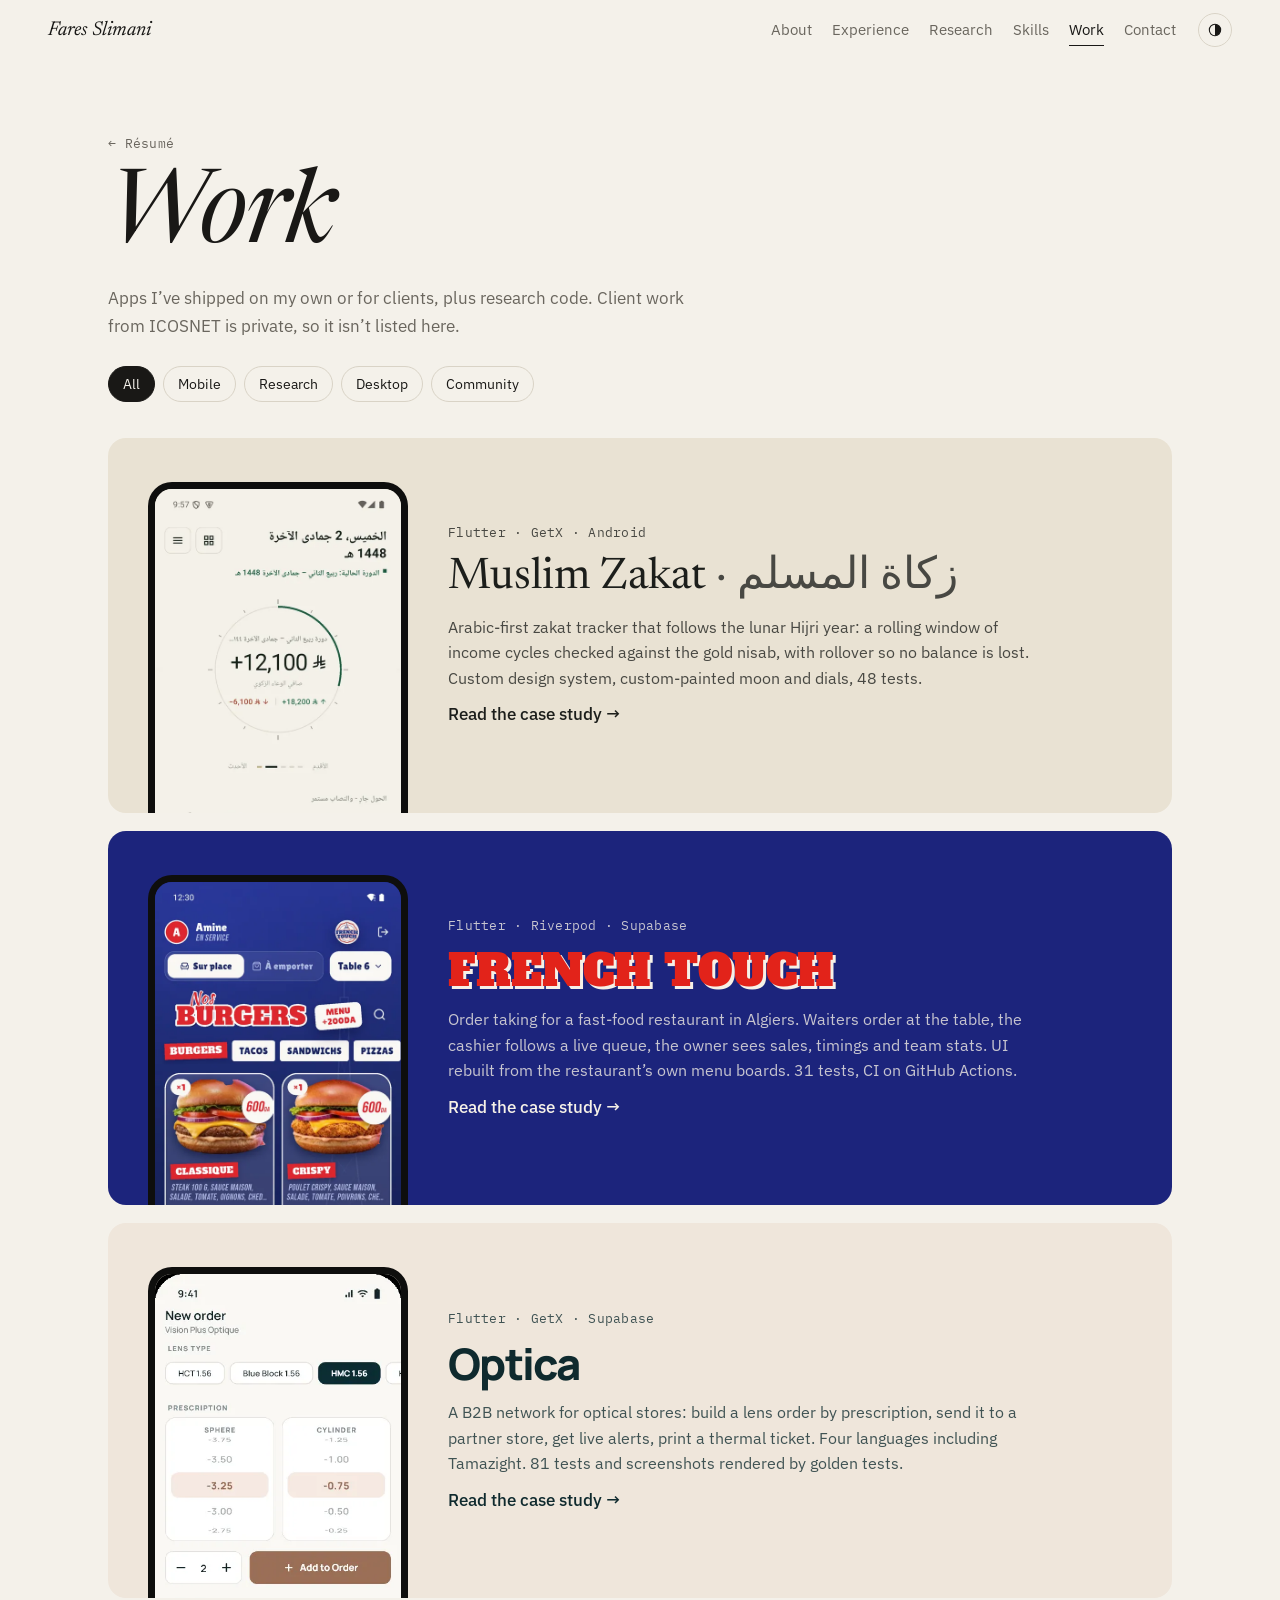
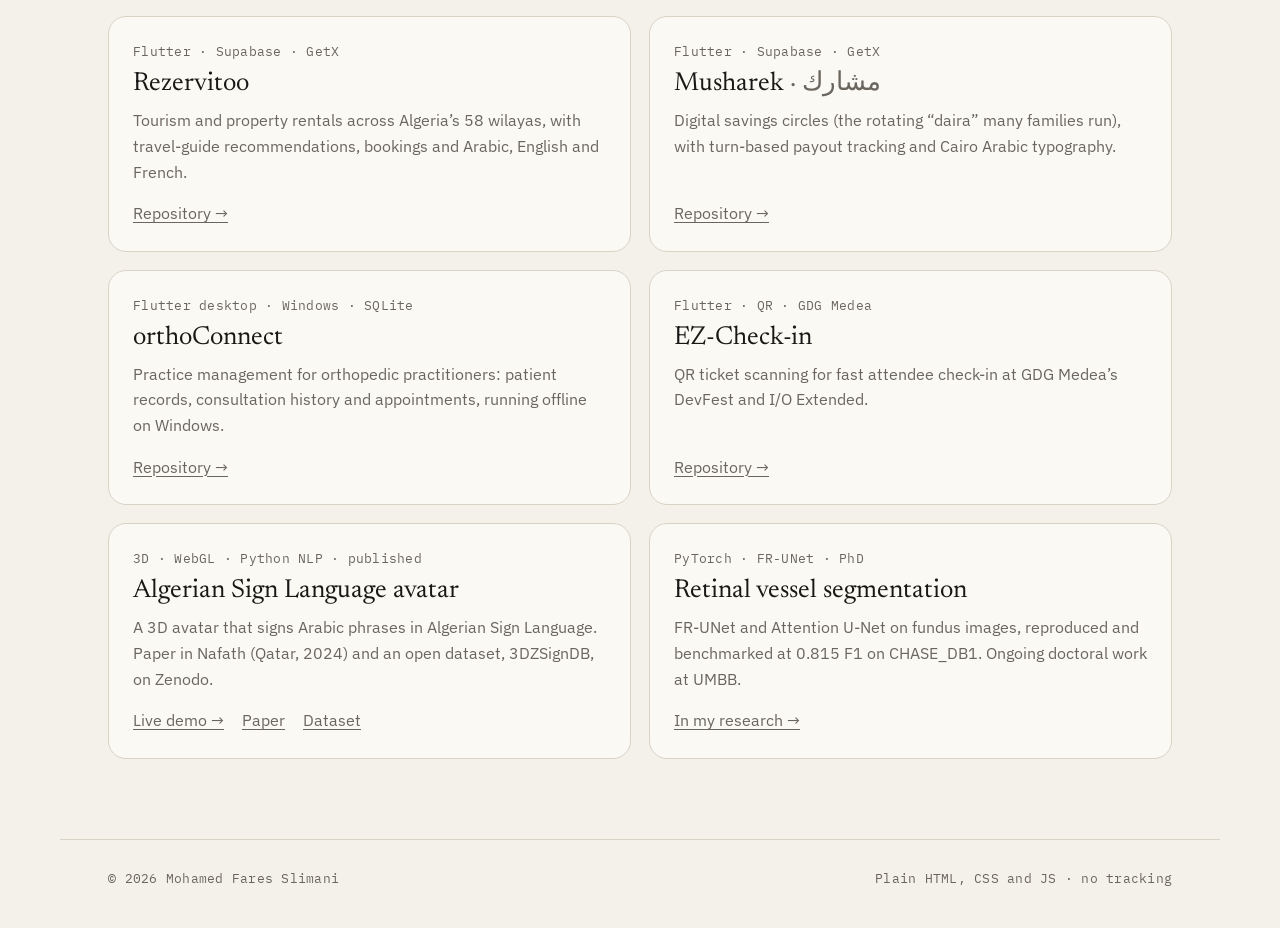
==== work/index.html @ f96b0515 "redesign: résumé-first home with separate work pages - Home is a full résumé: about, experience, res" ====
<!doctype html>
<html lang="en">
<head>
  <meta charset="utf-8">
  <meta name="viewport" content="width=device-width, initial-scale=1">
  <title>Work · Mohamed Fares Slimani</title>
  <meta name="description" content="Apps, research and side projects by Mohamed Fares Slimani: Flutter mobile apps, a Windows practice manager, and computer-vision research.">
  <meta property="og:title" content="Work · Mohamed Fares Slimani">
  <meta name="theme-color" content="#F4F1EA">
  <link rel="icon" href="../favicon.svg">
  <link rel="preconnect" href="https://fonts.googleapis.com">
  <link rel="preconnect" href="https://fonts.gstatic.com" crossorigin>
  <link rel="stylesheet" href="https://fonts.googleapis.com/css2?family=Newsreader:ital,opsz,wght@0,6..72,400;0,6..72,500;1,6..72,400&family=IBM+Plex+Sans:wght@400;500;600&family=IBM+Plex+Mono:wght@400;500&family=Alfa+Slab+One&family=Manrope:wght@800&display=swap">
  <link rel="stylesheet" href="../styles.css?v=4">
  <script>try { var t = localStorage.getItem('theme'); if (t) document.documentElement.dataset.theme = t; } catch (e) {}</script>
</head>
<body class="page-work">

<header class="top">
  <a class="top__name" href=".././">Fares Slimani</a>
  <nav class="top__nav" id="nav" aria-label="Main">
    <a href="../#about">About</a>
    <a href="../#experience">Experience</a>
    <a href="../#research">Research</a>
    <a href="../#skills">Skills</a>
    <a href="../work/" aria-current="page" class="is-active">Work</a>
    <a href="../#contact">Contact</a>
  </nav>
  <button class="theme" type="button" aria-label="Toggle dark mode" title="Toggle dark mode">
    <svg viewBox="0 0 24 24" aria-hidden="true"><circle cx="12" cy="12" r="8.5" fill="none" stroke="currentColor" stroke-width="1.6"/><path d="M12 3.5a8.5 8.5 0 0 1 0 17z" fill="currentColor"/></svg>
  </button>
  <button class="menu-btn" type="button" aria-label="Menu" aria-expanded="false" aria-controls="nav"><span></span><span></span></button>
</header>

<main class="wrap">
  <header class="work-head">
    <p class="mono muted"><a href="../">← Résumé</a></p>
    <h1>Work</h1>
    <p class="work-head__lede">Apps I’ve shipped on my own or for clients, plus research code. Client work from ICOSNET is private, so it isn’t listed here.</p>
    <div class="filters" role="group" aria-label="Filter projects">
      <button type="button" data-filter="all" aria-pressed="true">All</button>
      <button type="button" data-filter="mobile" aria-pressed="false">Mobile</button>
      <button type="button" data-filter="research" aria-pressed="false">Research</button>
      <button type="button" data-filter="desktop" aria-pressed="false">Desktop</button>
      <button type="button" data-filter="community" aria-pressed="false">Community</button>
    </div>
  </header>

  <ul class="projects">
    <!-- featured: each opens its own page -->
    <li class="proj proj--feature proj--zakat" data-tags="mobile">
      <a href="zakat.html" class="proj__link">
        <div class="proj__shot"><img src="../assets/shots/zakat-dashboard.webp" alt="Muslim Zakat dashboard" loading="lazy" width="540" height="1200"></div>
        <div class="proj__body">
          <p class="proj__meta mono">Flutter · GetX · Android</p>
          <h2>Muslim Zakat <span lang="ar">· زكاة المسلم</span></h2>
          <p>Arabic-first zakat tracker that follows the lunar Hijri year: a rolling window of income cycles checked against the gold nisab, with rollover so no balance is lost. Custom design system, custom-painted moon and dials, 48 tests.</p>
          <p class="proj__cta">Read the case study →</p>
        </div>
      </a>
    </li>
    <li class="proj proj--feature proj--ft" data-tags="mobile">
      <a href="french-touch.html" class="proj__link">
        <div class="proj__shot"><img src="../assets/shots/ft-menu.webp" alt="French Touch menu screen" loading="lazy" width="540" height="1200"></div>
        <div class="proj__body">
          <p class="proj__meta mono">Flutter · Riverpod · Supabase</p>
          <h2>French Touch</h2>
          <p>Order taking for a fast-food restaurant in Algiers. Waiters order at the table, the cashier follows a live queue, the owner sees sales, timings and team stats. UI rebuilt from the restaurant’s own menu boards. 31 tests, CI on GitHub Actions.</p>
          <p class="proj__cta">Read the case study →</p>
        </div>
      </a>
    </li>
    <li class="proj proj--feature proj--optica" data-tags="mobile">
      <a href="optica.html" class="proj__link">
        <div class="proj__shot"><img src="../assets/shots/optica-order.webp" alt="Optica order builder" loading="lazy" width="390" height="844"></div>
        <div class="proj__body">
          <p class="proj__meta mono">Flutter · GetX · Supabase</p>
          <h2>Optica</h2>
          <p>A B2B network for optical stores: build a lens order by prescription, send it to a partner store, get live alerts, print a thermal ticket. Four languages including Tamazight. 81 tests and screenshots rendered by golden tests.</p>
          <p class="proj__cta">Read the case study →</p>
        </div>
      </a>
    </li>

    <!-- the rest -->
    <li class="proj" data-tags="mobile">
      <p class="proj__meta mono">Flutter · Supabase · GetX</p>
      <h2>Rezervitoo</h2>
      <p>Tourism and property rentals across Algeria’s 58 wilayas, with travel-guide recommendations, bookings and Arabic, English and French.</p>
      <p class="proj__links"><a href="https://github.com/MFaresSlimani/Rizervitoo">Repository →</a></p>
    </li>
    <li class="proj" data-tags="mobile">
      <p class="proj__meta mono">Flutter · Supabase · GetX</p>
      <h2>Musharek <span lang="ar">· مشارك</span></h2>
      <p>Digital savings circles (the rotating “daira” many families run), with turn-based payout tracking and Cairo Arabic typography.</p>
      <p class="proj__links"><a href="https://github.com/MFaresSlimani/Sandooq-app">Repository →</a></p>
    </li>
    <li class="proj" data-tags="desktop">
      <p class="proj__meta mono">Flutter desktop · Windows · SQLite</p>
      <h2>orthoConnect</h2>
      <p>Practice management for orthopedic practitioners: patient records, consultation history and appointments, running offline on Windows.</p>
      <p class="proj__links"><a href="https://github.com/MFaresSlimani/orthoConnect">Repository →</a></p>
    </li>
    <li class="proj" data-tags="mobile community">
      <p class="proj__meta mono">Flutter · QR · GDG Medea</p>
      <h2>EZ-Check-in</h2>
      <p>QR ticket scanning for fast attendee check-in at GDG Medea’s DevFest and I/O Extended.</p>
      <p class="proj__links"><a href="https://github.com/MFaresSlimani/EZ-Check-in">Repository →</a></p>
    </li>
    <li class="proj" data-tags="research">
      <p class="proj__meta mono">3D · WebGL · Python NLP · published</p>
      <h2>Algerian Sign Language avatar</h2>
      <p>A 3D avatar that signs Arabic phrases in Algerian Sign Language. Paper in Nafath (Qatar, 2024) and an open dataset, 3DZSignDB, on Zenodo.</p>
      <p class="proj__links"><a href="https://3dasl-avatar.vercel.app/">Live demo →</a> <a href="https://doi.org/10.54455/mcn2804">Paper</a> <a href="https://doi.org/10.5281/zenodo.15020376">Dataset</a></p>
    </li>
    <li class="proj" data-tags="research">
      <p class="proj__meta mono">PyTorch · FR-UNet · PhD</p>
      <h2>Retinal vessel segmentation</h2>
      <p>FR-UNet and Attention U-Net on fundus images, reproduced and benchmarked at 0.815 F1 on CHASE_DB1. Ongoing doctoral work at UMBB.</p>
      <p class="proj__links"><a href="../#research">In my research →</a></p>
    </li>
  </ul>
</main>

<footer class="foot wrap mono">
  <span>© 2026 Mohamed Fares Slimani</span>
  <span><a href="https://github.com/MFaresSlimani/MFaresSlimani.github.io">Plain HTML, CSS and JS</a> · no tracking</span>
</footer>

<script src="../script.js?v=4"></script>
</body>
</html>
---- styles.css ----
/* ============ tokens ============ */
:root {
  --paper: #F4F1EA;
  --paper-2: #ECE7DC;
  --card: #FBF9F4;
  --ink: #191816;
  --muted: #6A665E;
  --line: #D9D3C6;
  --accent: #1F5C8C;
  --ok: #2E7D4F;
  --serif: "Newsreader", Georgia, serif;
  --sans: "IBM Plex Sans", system-ui, sans-serif;
  --mono: "IBM Plex Mono", ui-monospace, monospace;
  --gutter: clamp(16px, 4vw, 48px);
  --max: 1160px;
  color-scheme: light;
}
@media (prefers-color-scheme: dark) {
  :root:not([data-theme="light"]) {
    --paper: #121314; --paper-2: #1A1B1D; --card: #1D1F21; --ink: #E9E6DF; --muted: #9A978F; --line: #2C2E30; --accent: #7DB3E0; --ok: #6CC291;
    color-scheme: dark;
  }
}
:root[data-theme="dark"] {
  --paper: #121314; --paper-2: #1A1B1D; --card: #1D1F21; --ink: #E9E6DF; --muted: #9A978F; --line: #2C2E30; --accent: #7DB3E0; --ok: #6CC291;
  color-scheme: dark;
}

/* ============ base ============ */
*, *::before, *::after { box-sizing: border-box; }
html { scroll-behavior: smooth; scroll-padding-top: 72px; -webkit-text-size-adjust: 100%; }
body { margin: 0; background: var(--paper); color: var(--ink); font: 400 17px/1.6 var(--sans); -webkit-font-smoothing: antialiased; overflow-x: hidden; }
img { max-width: 100%; display: block; }
a { color: inherit; text-decoration-thickness: 1px; text-underline-offset: 3px; }
a:hover { color: var(--accent); }
button { font: inherit; color: inherit; cursor: pointer; }
code { font: 0.88em var(--mono); padding: 0.05em 0.3em; border-radius: 4px; background: color-mix(in srgb, currentColor 9%, transparent); }
h1, h2, h3, h4 { margin: 0; font-weight: 400; }
p { margin: 0; }
b { font-weight: 600; }
.mono { font-family: var(--mono); font-size: 12.5px; letter-spacing: 0.02em; }
.muted { color: var(--muted); }
.wrap { max-width: var(--max); margin-inline: auto; padding-inline: var(--gutter); }
:focus-visible { outline: 2px solid var(--accent); outline-offset: 3px; border-radius: 4px; }
.skip { position: absolute; left: -999px; top: 8px; z-index: 99; background: var(--ink); color: var(--paper); padding: 8px 12px; }
.skip:focus { left: 8px; }
.btn { display: inline-block; padding: 11px 18px; border-radius: 10px; background: var(--ink); color: var(--paper); text-decoration: none; font-weight: 500; font-size: 15px; border: 1px solid var(--ink); }
.btn:hover { color: var(--paper); background: var(--accent); border-color: var(--accent); }
.btn--ghost { background: none; color: var(--ink); }
.btn--ghost:hover { background: none; color: var(--accent); }
.tags { color: var(--muted); margin-top: 10px; }

/* ============ header ============ */
.top {
  position: sticky; top: 0; z-index: 50; display: flex; align-items: center; gap: 22px;
  padding: 13px var(--gutter);
  background: color-mix(in srgb, var(--paper) 86%, transparent);
  backdrop-filter: blur(10px); -webkit-backdrop-filter: blur(10px);
  border-bottom: 1px solid transparent; transition: border-color .3s;
}
.top.is-scrolled { border-color: var(--line); }
.top__name { font: italic 400 20px/1 var(--serif); text-decoration: none; margin-right: auto; }
.top__nav { display: flex; gap: 20px; font-size: 14.5px; }
.top__nav a { text-decoration: none; color: var(--muted); position: relative; }
.top__nav a:hover, .top__nav a.is-active { color: var(--ink); }
.top__nav a.is-active::after { content: ""; position: absolute; left: 0; right: 0; bottom: -4px; height: 1px; background: currentColor; }
.theme, .menu-btn { background: none; border: 1px solid var(--line); border-radius: 99px; width: 34px; height: 34px; display: grid; place-items: center; flex: none; }
.theme svg { width: 16px; height: 16px; }
.menu-btn { display: none; gap: 4px; align-content: center; }
.menu-btn span { display: block; width: 14px; height: 1.5px; background: currentColor; transition: transform .25s; }
.top.is-open .menu-btn span:first-child { transform: translateY(2.75px) rotate(45deg); }
.top.is-open .menu-btn span:last-child { transform: translateY(-2.75px) rotate(-45deg); }
@media (max-width: 900px) {
  .menu-btn { display: grid; }
  .top__nav {
    position: absolute; top: 100%; left: 0; right: 0; flex-direction: column; gap: 0;
    background: var(--paper); border-bottom: 1px solid var(--line); padding: 6px var(--gutter) 14px;
    display: none;
  }
  .top.is-open .top__nav { display: flex; }
  .top__nav a { padding: 10px 0; font-size: 17px; border-bottom: 1px solid var(--line); }
  .top__nav a:last-child { border: 0; }
  .top__nav a.is-active::after { display: none; }
}

/* ============ hero ============ */
.hero { position: relative; display: grid; grid-template-columns: 1.1fr 1fr; gap: 48px 64px; align-items: center; padding-top: clamp(48px, 9vh, 110px); padding-bottom: clamp(56px, 9vh, 110px); }
.hero__hi { color: var(--muted); margin-bottom: 14px; }
.hero__name { font: 400 clamp(42px, 5.6vw, 76px)/1 var(--serif); letter-spacing: -0.025em; text-wrap: balance; }
.hero__roles { display: flex; flex-wrap: wrap; gap: 6px 10px; margin-top: 22px; }
.hero__roles span { font-size: 14px; padding: 5px 12px; border: 1px solid var(--line); border-radius: 99px; }
.hero__lede { margin-top: 24px; max-width: 54ch; color: var(--muted); }
.hero__cta { display: flex; flex-wrap: wrap; align-items: center; gap: 12px 18px; margin-top: 30px; }
.hero__cta .link { font-size: 15px; }
@media (max-width: 900px) { .hero { grid-template-columns: 1fr; } }

/* id card */
.hero__card { position: relative; z-index: 2; justify-self: center; width: min(100%, 440px); }
.idcard { margin: 0; }
.idcard > :not(.mrz-out):not(figcaption) { position: relative; }
.idcard__top, .idcard__body, .mrz { background: var(--card); }
.idcard__top {
  display: flex; justify-content: space-between; align-items: center; padding: 16px 20px 10px; border-radius: 18px 18px 0 0;
  border: 1px solid var(--line); border-bottom: 0; color: var(--muted);
}
.idcard__chip { width: 34px; color: #B39A5E; }
.idcard__body { display: grid; grid-template-columns: 104px 1fr; gap: 18px; padding: 8px 20px 18px; border-inline: 1px solid var(--line);
  background-image: repeating-radial-gradient(circle at 110% 120%, transparent 0 9px, color-mix(in srgb, var(--accent) 7%, transparent) 9px 10px); }
.idcard__body img { width: 104px; height: 128px; object-fit: cover; border-radius: 8px; filter: grayscale(1) contrast(1.05); }
.idcard__body dl { margin: 0; display: grid; gap: 7px; align-content: center; }
.idcard__body dt { font: 10.5px var(--mono); color: var(--muted); text-transform: uppercase; letter-spacing: .08em; }
.idcard__body dd { margin: 0; font-size: 14.5px; line-height: 1.3; }
.mrz { container-type: inline-size; padding: 12px 20px 16px; border: 1px solid var(--line); border-top: 1px dashed var(--line); border-radius: 0 0 18px 18px; overflow: hidden; }
.mrz__line { display: block; font: 500 calc(100cqw / 26.8) / 1.5 var(--mono); letter-spacing: 0; white-space: pre; color: var(--ink); }
.mrz__beam { position: absolute; left: 0; right: 0; top: 0; height: 2px; background: var(--ok); box-shadow: 0 0 12px var(--ok); opacity: 0; }
.idcard.is-scanning .mrz__beam { animation: beam .9s ease-in-out; }
.idcard.is-scanned .mrz { box-shadow: inset 0 0 0 1.5px var(--ok); }
@keyframes beam { 0% { opacity: 1; top: 0; } 50% { top: calc(100% - 2px); } 100% { opacity: 1; top: 0; } }
.idcard figcaption { display: flex; flex-wrap: wrap; align-items: center; gap: 8px 14px; margin-top: 14px; font-size: 13.5px; }
.scan { border: 1px solid var(--ink); background: var(--ink); color: var(--paper); border-radius: 99px; padding: 7px 14px; }
.scan:hover { background: var(--accent); border-color: var(--accent); }
.mrz-out { display: grid; grid-template-columns: auto 1fr; gap: 4px 16px; margin: 14px 0 0; font-size: 12.5px; }
.mrz-out:empty { display: none; }
.mrz-out dt { color: var(--muted); }
.mrz-out dd { margin: 0; }
.mrz-out dt, .mrz-out dd { animation: rise .3s both; }
.mrz-out .ok { color: var(--ok); font-weight: 600; }
.mrz-out .bad { color: #C0392B; font-weight: 600; }
@keyframes rise { from { opacity: 0; transform: translateY(4px); } }

/* stickers */
.stickers { position: absolute; inset: 0; pointer-events: none; z-index: 3; }
.sticker {
  position: absolute; pointer-events: auto; border: 0; padding: 0; background: none; cursor: grab; touch-action: none;
  rotate: var(--r, 0deg); transition: rotate .2s, scale .2s; user-select: none; -webkit-user-select: none;
}
.sticker.is-drag { cursor: grabbing; scale: 1.08; transition: scale .2s; }
.sticker svg { display: block; filter: drop-shadow(0 0 0 #fff) drop-shadow(0 1px 0 #fff) drop-shadow(0 -1px 0 #fff) drop-shadow(1px 0 0 #fff) drop-shadow(-1px 0 0 #fff) drop-shadow(0 6px 8px rgb(0 0 0 / .18)); }
.sticker--flutter svg, .sticker--moon svg { width: 56px; height: 56px; }
.sticker--chip { background: #FFF; color: #191816; padding: 7px 12px; border-radius: 8px; font-size: 12px; box-shadow: 0 0 0 3px #fff, 0 6px 14px rgb(0 0 0 / .16); border: 1px dashed #C9C2B4; }
.sticker--de { background: #FFF6D6; }
.tsuki { z-index: 4; width: 92px; }
.tsuki svg { width: 92px; height: auto; filter: drop-shadow(0 6px 10px rgb(0 0 0 / .2)); }
.tsuki__eyes { transform-origin: 60px 56px; animation: blink 5s infinite; }
@keyframes blink { 0%, 94%, 100% { transform: scaleY(1); } 96% { transform: scaleY(.1); } }
.tsuki__bubble {
  position: absolute; bottom: 92%; right: 30%; white-space: nowrap; background: var(--ink); color: var(--paper);
  font: 13px var(--sans); padding: 6px 11px; border-radius: 12px 12px 2px 12px; opacity: 0; translate: 0 6px; transition: opacity .2s, translate .2s; pointer-events: none;
}
.tsuki.is-talking .tsuki__bubble { opacity: 1; translate: 0 0; }
@media (max-width: 1100px) { .stickers { display: none; } }
@media (max-width: 900px) { .tsuki { position: absolute; right: var(--gutter) !important; bottom: auto !important; top: 34px; width: 64px; } .tsuki svg { width: 64px; } }

/* facts */
.facts-strip { display: grid; grid-template-columns: repeat(4, 1fr); border-block: 1px solid var(--line); }
.facts-strip div { padding: 22px 20px 22px 0; display: flex; flex-direction: column; gap: 2px; }
.facts-strip div + div { padding-left: 20px; border-left: 1px solid var(--line); }
.facts-strip b { font: 400 clamp(30px, 3.4vw, 42px)/1 var(--serif); }
.facts-strip span { color: var(--muted); font-size: 14px; }
@media (max-width: 700px) {
  .facts-strip { grid-template-columns: 1fr 1fr; }
  .facts-strip div:nth-child(3) { border-left: 0; padding-left: 0; }
  .facts-strip div:nth-child(n+3) { border-top: 1px solid var(--line); }
}

/* sections */
.sec { padding-top: clamp(80px, 11vh, 130px); }
.sec__head { display: flex; align-items: baseline; gap: 18px; margin-bottom: 36px; }
.sec__n { color: var(--muted); }
.sec__head h2 { font: italic 400 clamp(34px, 4vw, 52px)/1 var(--serif); letter-spacing: -0.01em; }
.sec__more { margin-left: auto; font-size: 15px; white-space: nowrap; }

.hats { display: grid; grid-template-columns: repeat(3, 1fr); gap: 32px; }
.hat { border-top: 1px solid var(--ink); padding-top: 16px; }
.hat__k { color: var(--accent); margin-bottom: 6px; }
.hat h3 { font: 400 24px/1.2 var(--serif); margin-bottom: 10px; }
.hat p:last-child { color: var(--muted); font-size: 16px; }
@media (max-width: 860px) { .hats { grid-template-columns: 1fr; } }

.timeline { list-style: none; margin: 0; padding: 0; }
.job { display: grid; grid-template-columns: 170px 1fr; gap: 12px 32px; padding: 26px 0; border-top: 1px solid var(--line); }
.job__when { color: var(--ink); line-height: 1.7; }
.job h3 { font: 400 25px/1.25 var(--serif); margin-bottom: 10px; }
.job .at { color: var(--muted); }
.job ul { margin: 0; padding-left: 1.1em; display: grid; gap: 6px; color: var(--muted); font-size: 16px; max-width: 72ch; }
.job li::marker { color: var(--line); }
@media (max-width: 700px) { .job { grid-template-columns: 1fr; } }

.teasers { display: grid; grid-template-columns: repeat(3, 1fr); gap: 18px; }
.teaser { --t-bg: #E9E2D3; --t-ink: #1C1E1B; position: relative; display: flex; flex-direction: column; gap: 4px; padding: 22px 22px 0; border-radius: 18px; background: var(--t-bg); color: var(--t-ink); text-decoration: none; overflow: hidden; min-height: 420px; }
.teaser:hover { color: var(--t-ink); }
.teaser__k { opacity: .7; }
.teaser__name { font: 400 30px/1.1 var(--serif); }
.teaser__what { font-size: 15px; opacity: .8; max-width: 30ch; }
.teaser img { order: 2; height: auto; margin: 22px auto 0; width: 62%; border-radius: 22px 22px 0 0; border: 6px solid #0E0E0D; border-bottom: 0; aspect-ratio: 9 / 11; object-fit: cover; object-position: top; transition: transform .45s cubic-bezier(.2,.8,.2,1); transform: translateY(14px); }
.teaser:hover img { transform: translateY(0); }
.teaser--ft { --t-bg: #1C247C; --t-ink: #F6F1E7; }
.teaser--ft .teaser__name { font: 400 32px/1 "Alfa Slab One", var(--serif); text-transform: uppercase; color: #E2231A; text-shadow: 2px 2px 0 #F6F1E7; }
.teaser--optica { --t-bg: #EFE6DB; --t-ink: #0F2A2E; }
.teaser--optica .teaser__name { font: 800 32px/1 "Manrope", var(--sans); letter-spacing: -0.04em; }
:root[data-theme="dark"] .teaser--zakat { --t-bg: #18201C; --t-ink: #E7E2D6; }
:root[data-theme="dark"] .teaser--optica { --t-bg: #132224; --t-ink: #E6EDEB; }
@media (prefers-color-scheme: dark) {
  :root:not([data-theme="light"]) .teaser--zakat { --t-bg: #18201C; --t-ink: #E7E2D6; }
  :root:not([data-theme="light"]) .teaser--optica { --t-bg: #132224; --t-ink: #E6EDEB; }
}
@media (max-width: 860px) {
  .teasers { grid-template-columns: none; grid-auto-flow: column; grid-auto-columns: min(78vw, 300px); overflow-x: auto; scroll-snap-type: x mandatory; margin-inline: calc(-1 * var(--gutter)); padding: 0 var(--gutter) 8px; }
  .teaser { scroll-snap-align: start; min-height: 400px; }
}

.pubs { list-style: none; margin: 0; padding: 0; }
.pub { padding: 22px 0; border-top: 1px solid var(--line); display: grid; gap: 6px; }
.pub__meta { color: var(--muted); }
.pub h3 { font: 400 23px/1.25 var(--serif); }
.pub p:not(.pub__meta):not(.tags) { color: var(--muted); font-size: 16px; max-width: 72ch; }
.pub b { color: var(--ink); }
.pub__links { display: flex; flex-wrap: wrap; gap: 6px 20px; font-size: 15px; }

.skills { display: grid; grid-template-columns: 1fr 1fr; gap: 0 48px; }
.skills > div { border-top: 1px solid var(--line); padding: 18px 0 22px; }
.skills h3 { font: 500 13px var(--mono); text-transform: uppercase; letter-spacing: .08em; color: var(--accent); margin-bottom: 8px; }
.skills p { font-size: 16px; }
@media (max-width: 760px) { .skills { grid-template-columns: 1fr; } }

.two { display: grid; grid-template-columns: 1.2fr 1fr; gap: 32px 64px; align-items: start; }
@media (max-width: 860px) { .two { grid-template-columns: 1fr; } }
.edu { list-style: none; margin: 0; padding: 0; }
.edu li { display: grid; grid-template-columns: 110px 1fr; gap: 16px; padding: 16px 0; border-top: 1px solid var(--line); }
.edu .mono { color: var(--muted); padding-top: 4px; }
.edu h3 { font: 400 21px/1.3 var(--serif); }
.edu p { color: var(--muted); font-size: 15px; }
.langs { list-style: none; margin: 0; padding: 0; display: grid; grid-template-columns: 1fr 1fr; gap: 12px; }
.langs li { display: flex; gap: 14px; align-items: center; padding: 14px; border: 1px solid var(--line); border-radius: 14px; }
.langs__glyph { flex: none; width: 44px; height: 44px; border-radius: 10px; display: grid; place-items: center; background: var(--paper-2); font: 400 22px/1 var(--serif); }
.langs h3 { font-size: 16px; font-weight: 500; }
.langs p { font-size: 13.5px; color: var(--muted); }
.plain { margin: 0; padding: 0; list-style: none; }
.plain li { padding: 14px 0; border-top: 1px solid var(--line); font-size: 16px; }
.life { font: italic 400 22px/1.45 var(--serif); }

.contact { padding-bottom: 72px; }
.contact__lede { color: var(--muted); margin-bottom: 14px; }
.contact__mail { display: flex; flex-wrap: wrap; align-items: baseline; gap: 12px 18px; }
.contact__mail a { font: 400 clamp(26px, 5vw, 60px)/1.1 var(--serif); text-decoration: none; overflow-wrap: anywhere; background: linear-gradient(currentColor, currentColor) 0 100% / 0 1px no-repeat; transition: background-size .4s; }
.contact__mail a:hover { background-size: 100% 1px; }
.copy { border: 1px solid var(--line); background: none; border-radius: 99px; padding: 5px 12px; color: var(--muted); }
.contact__links { list-style: none; padding: 0; margin: 28px 0 0; display: flex; flex-wrap: wrap; gap: 10px 28px; font-size: 17px; }
.foot { display: flex; flex-wrap: wrap; justify-content: space-between; gap: 8px; color: var(--muted); padding-block: 28px 40px; border-top: 1px solid var(--line); }
.foot a { text-decoration: none; }

/* ============ work page ============ */
.work-head { padding: clamp(40px, 8vh, 90px) 0 36px; }
.work-head a { text-decoration: none; }
.work-head h1 { font: italic 400 clamp(52px, 8vw, 104px)/1 var(--serif); letter-spacing: -0.02em; margin: 14px 0 16px; }
.work-head__lede { color: var(--muted); max-width: 58ch; }
.filters { display: flex; flex-wrap: wrap; gap: 8px; margin-top: 26px; }
.filters button { border: 1px solid var(--line); background: none; border-radius: 99px; padding: 6px 14px; font-size: 14px; }
.filters button[aria-pressed="true"] { background: var(--ink); color: var(--paper); border-color: var(--ink); }
.projects { list-style: none; margin: 0 0 80px; padding: 0; display: grid; grid-template-columns: 1fr 1fr; gap: 18px; }
.proj { border: 1px solid var(--line); border-radius: 18px; padding: 24px; display: flex; flex-direction: column; gap: 8px; background: var(--card); }
.proj[hidden] { display: none; }
.proj__meta { color: var(--muted); }
.proj h2 { font: 400 26px/1.2 var(--serif); }
.proj h2 span { color: var(--muted); }
.proj > p:not(.proj__meta), .proj__body > p:not(.proj__meta):not(.proj__cta) { color: var(--muted); font-size: 16px; }
.proj__links { margin-top: auto; padding-top: 8px; display: flex; flex-wrap: wrap; gap: 6px 18px; font-size: 15px; }
.proj--feature { grid-column: 1 / -1; padding: 0; overflow: hidden; --t-bg: #E9E2D3; --t-ink: #1C1E1B; background: var(--t-bg); color: var(--t-ink); border: 0; }
.proj--feature.proj--ft { --t-bg: #1C247C; --t-ink: #F6F1E7; }
.proj--feature.proj--optica { --t-bg: #EFE6DB; --t-ink: #0F2A2E; }
:root[data-theme="dark"] .proj--feature.proj--zakat { --t-bg: #18201C; --t-ink: #E7E2D6; }
:root[data-theme="dark"] .proj--feature.proj--optica { --t-bg: #132224; --t-ink: #E6EDEB; }
@media (prefers-color-scheme: dark) {
  :root:not([data-theme="light"]) .proj--feature.proj--zakat { --t-bg: #18201C; --t-ink: #E7E2D6; }
  :root:not([data-theme="light"]) .proj--feature.proj--optica { --t-bg: #132224; --t-ink: #E6EDEB; }
}
.proj--feature .proj__meta, .proj--feature h2 span, .proj--feature .proj__body > p:not(.proj__meta):not(.proj__cta) { color: inherit; opacity: .78; }
.proj__link { display: grid; grid-template-columns: 260px 1fr; gap: 40px; align-items: center; padding: 28px 40px 0; text-decoration: none; color: inherit; }
.proj__link:hover { color: inherit; }
.proj__shot { align-self: end; }
.proj__shot img { width: 100%; height: auto; aspect-ratio: 9 / 12; object-fit: cover; object-position: top; border-radius: 24px 24px 0 0; border: 7px solid #0E0E0D; border-bottom: 0; transform: translateY(16px); transition: transform .45s cubic-bezier(.2,.8,.2,1); }
.proj--feature:hover .proj__shot img { transform: translateY(0); }
.proj__body { display: grid; gap: 10px; padding-bottom: 28px; max-width: 60ch; }
.proj--feature h2 { font-size: clamp(30px, 3.4vw, 44px); }
.proj--ft h2 { font-family: "Alfa Slab One", var(--serif); text-transform: uppercase; color: #E2231A; text-shadow: 3px 3px 0 #F6F1E7; }
.proj--ft h2 span { display: none; }
.proj--optica h2 { font-family: "Manrope", var(--sans); font-weight: 800; letter-spacing: -0.04em; }
.proj__cta { font-weight: 500; }
.proj--feature:hover .proj__cta { text-decoration: underline; }
@media (max-width: 760px) {
  .projects { grid-template-columns: 1fr; }
  .proj__link { grid-template-columns: 1fr; padding: 24px 24px 0; gap: 18px; }
  .proj__shot { order: 2; width: 70%; margin-inline: auto; }
  .proj__body { padding-bottom: 0; }
}

/* case pages */
.page-case .case { padding-top: clamp(40px, 8vh, 90px); }
.page-case .case__n a { text-decoration: none; }
.next { display: flex; justify-content: space-between; gap: 16px; padding-block: 40px; font-size: 17px; }
.next a { text-decoration: none; }
.next a:hover { text-decoration: underline; }

/* ============ case studies ============ */
.case { --c-bg: var(--paper); --c-ink: var(--ink); --c-muted: var(--muted); --c-line: var(--line); --c-accent: var(--accent); --c-soft: var(--paper-2);
  background: var(--c-bg); color: var(--c-ink); padding: clamp(72px, 12vh, 140px) 0; position: relative; overflow: clip; }
.case a:hover { color: var(--c-accent); }
.case__head { display: grid; grid-template-columns: 1fr 1fr; gap: 28px 64px; align-items: end; margin-bottom: clamp(48px, 8vh, 96px); }
.case__n { grid-column: 1 / -1; color: var(--c-muted); }
.case__title { grid-column: 1; }
.case__lede { grid-column: 2; font-size: 19px; max-width: 46ch; }
.facts { grid-column: 1 / -1; display: grid; grid-template-columns: repeat(4, 1fr); margin: 0; border-top: 1px solid var(--c-line); }
.facts div { padding: 14px 16px 0 0; }
.facts dt { color: var(--c-muted); margin-bottom: 4px; }
.facts dd { margin: 0; font-size: 13.5px; }
.case__links { grid-column: 1 / -1; display: flex; flex-wrap: wrap; gap: 14px 22px; align-items: center; }
.btn { display: inline-block; padding: 11px 18px; border-radius: 10px; background: var(--c-accent); color: var(--c-bg); text-decoration: none; font-weight: 500; font-size: 15px; }
.case .btn:hover { color: var(--c-bg); filter: brightness(1.08); }
.link { font-size: 15px; }
@media (max-width: 860px) {
  .case__head { grid-template-columns: 1fr; }
  .case__title, .case__lede { grid-column: 1; }
  .facts { grid-template-columns: 1fr 1fr; }
}

/* scrolly: sticky phone + steps */
.scrolly { display: grid; grid-template-columns: minmax(260px, 340px) 1fr; gap: clamp(32px, 7vw, 110px); }
.phone { position: sticky; top: calc(50vh - min(36vh, 340px)); align-self: start; }
.phone__screen {
  position: relative; aspect-ratio: 9 / 19.6; border-radius: 40px; overflow: hidden;
  border: 9px solid #0E0E0D; background: #0E0E0D;
  box-shadow: 0 1px 0 1px rgb(255 255 255 / .06) inset, 0 40px 80px -30px rgb(0 0 0 / .45);
  max-height: 72vh; margin-inline: auto;
}
.phone__screen img {
  position: absolute; inset: 0; width: 100%; height: 100%; object-fit: cover; object-position: top;
  opacity: 0; transform: translateY(14px) scale(1.01); transition: opacity .5s ease, transform .6s ease;
}
.phone__screen img.is-on { opacity: 1; transform: none; }
.steps { padding-block: 10vh 20vh; }
.step { min-height: 62vh; display: flex; flex-direction: column; justify-content: center; max-width: 46ch; opacity: .32; transition: opacity .4s; }
.step.is-on { opacity: 1; }
.step__shot { display: none; }
.step__n { color: var(--c-accent); margin-bottom: 12px; }
.step h3 { font-size: clamp(24px, 2.4vw, 32px); line-height: 1.15; margin-bottom: 14px; }
.step p:last-child { color: var(--c-muted); }
@media (max-width: 860px) {
  .scrolly { display: block; }
  .phone { display: none; }
  .steps { display: flex; gap: 16px; overflow-x: auto; scroll-snap-type: x mandatory; padding: 0 var(--gutter) 16px; margin-inline: calc(-1 * var(--gutter)); scrollbar-width: thin; }
  .step { min-height: 0; opacity: 1; flex: 0 0 min(66vw, 260px); scroll-snap-align: center; justify-content: flex-start; }
  .step__shot { display: block; width: 100%; height: auto; aspect-ratio: 9 / 19.6; object-fit: cover; object-position: top; border-radius: 26px; border: 6px solid #0E0E0D; margin-bottom: 18px; }
  .step h3 { font-size: 22px; }
  .step p:last-child { font-size: 15.5px; }
}

/* demo panels */
.demo { margin: clamp(56px, 10vh, 110px) 0 0; padding: clamp(22px, 4vw, 44px); border-radius: 20px; background: var(--c-soft); }
.demo figcaption { margin-bottom: 28px; }
.demo figcaption .mono { color: var(--c-muted); margin-bottom: 6px; }
.demo figcaption h3 { font-size: clamp(24px, 2.6vw, 34px); }
.demo__fine { margin-top: 18px; font-size: 14px; color: var(--c-muted); }

/* ============ 01 zakat ============ */
.case--zakat { --c-bg: #F1ECE1; --c-ink: #1C1E1B; --c-muted: #6B6A60; --c-line: #DAD3C3; --c-accent: #1E5A44; --c-soft: #E9E2D3; --brass: #A8834A; }
@media (prefers-color-scheme: dark) { :root:not([data-theme="light"]) .case--zakat { --c-bg: #111613; --c-ink: #E7E2D6; --c-muted: #9AA096; --c-line: #27302B; --c-accent: #6FB393; --c-soft: #18201C; --brass: #CDA867; } }
:root[data-theme="dark"] .case--zakat { --c-bg: #111613; --c-ink: #E7E2D6; --c-muted: #9AA096; --c-line: #27302B; --c-accent: #6FB393; --c-soft: #18201C; --brass: #CDA867; }
.case--zakat .case__title { display: flex; flex-direction: column; align-items: flex-start; gap: 10px; }
.z-ar { font: 700 clamp(48px, 7vw, 92px)/1.5 "Amiri", serif; margin-bottom: -0.25em; color: var(--c-accent); }
.z-en { font: italic 400 clamp(26px, 3vw, 38px)/1 var(--serif); }
.case--zakat .step h3 { font-family: var(--serif); }
.zdemo { display: grid; grid-template-columns: 1fr 1fr; gap: 32px; align-items: start; }
.zdemo__moon, .zdemo__ring { display: flex; flex-direction: column; align-items: center; text-align: center; gap: 10px; }
#moon { width: 200px; height: 200px; }
#ring { width: 220px; height: 220px; }
.zdemo__date { font: 700 24px/1.3 "Amiri", serif; }
.zdemo__phase { color: var(--c-muted); }
.zdemo__note { max-width: 34ch; font-size: 15px; color: var(--c-muted); min-height: 3.2em; }
.seg { display: inline-flex; border: 1px solid var(--c-line); border-radius: 10px; padding: 3px; gap: 2px; }
.seg button { border: 0; background: none; padding: 6px 12px; border-radius: 7px; font-size: 14px; }
.seg button[aria-checked="true"] { background: var(--c-accent); color: var(--c-bg); }
@media (max-width: 640px) { .zdemo { grid-template-columns: 1fr; } }

/* ============ 02 french touch ============ */
.case--ft { --c-bg: #1C247C; --c-ink: #F6F1E7; --c-muted: #B9BEE6; --c-line: rgb(255 255 255 / .16); --c-accent: #E2231A; --c-soft: #151B62; --cream: #F6F1E7; }
.case--ft .case__title { display: flex; flex-direction: column; line-height: 1; }
.ft-script { font: 400 clamp(26px, 3vw, 40px)/1 "Kaushan Script", cursive; color: var(--c-accent); transform: rotate(-4deg); transform-origin: left; margin-bottom: -4px; text-shadow: 0 0 0 transparent; }
.ft-slab { font: 400 clamp(46px, 7vw, 96px)/0.95 "Alfa Slab One", serif; text-transform: uppercase; color: var(--c-accent); -webkit-text-stroke: 0; text-shadow: 4px 4px 0 var(--cream); letter-spacing: 0.01em; }
.case--ft .btn { color: #fff; }
.case--ft .step h3 { font: 400 clamp(30px, 3vw, 40px)/1 "Bebas Neue", sans-serif; letter-spacing: 0.02em; }
.case--ft .step__n { color: #FF6A5E; }
.case--ft .phone__screen { border-color: #0B0F3D; }
@media (max-width: 860px) { .case--ft .step h3 { font-size: 28px; } }

.queue { display: grid; grid-template-columns: repeat(3, 1fr); gap: 12px; }
.queue__col { background: rgb(255 255 255 / .05); border-radius: 14px; padding: 12px; min-height: 230px; }
.queue__col h4 { font: 400 22px/1 "Bebas Neue", sans-serif; letter-spacing: .04em; margin-bottom: 10px; display: flex; justify-content: space-between; }
.queue__col h4 span { font-family: var(--mono); font-size: 12px; color: var(--c-muted); }
.queue__col ul { list-style: none; margin: 0; padding: 0; display: grid; gap: 8px; }
.ticket {
  width: 100%; text-align: left; border: 0; background: var(--cream); color: #1C247C; border-radius: 10px; padding: 10px 12px;
  display: grid; grid-template-columns: auto 1fr auto; gap: 2px 10px; align-items: baseline;
  animation: drop .35s ease; transition: transform .15s;
}
.ticket:hover { transform: translateY(-2px); }
.ticket b { font: 400 22px/1 "Alfa Slab One", serif; color: var(--c-accent); }
.ticket .t-where { font-weight: 600; font-size: 14px; }
.ticket .t-time { font: 500 12px var(--mono); }
.ticket .t-items { grid-column: 1 / -1; font-size: 12.5px; color: #4A507F; }
.ticket.is-late { box-shadow: inset 0 0 0 2px var(--c-accent); }
.ticket.is-late .t-time { color: var(--c-accent); }
@keyframes drop { from { opacity: 0; transform: translateY(-8px); } }
.queue__bar { display: flex; flex-wrap: wrap; gap: 12px 20px; align-items: center; justify-content: space-between; margin-top: 16px; }
.ft-btn { border: 0; background: var(--c-accent); color: #fff; font: 400 20px/1 "Bebas Neue", sans-serif; letter-spacing: .05em; padding: 12px 18px; border-radius: 10px; }
#queue-stats { color: var(--c-muted); }
@media (max-width: 640px) {
  .queue { grid-template-columns: 1fr; }
  .queue__col { min-height: 0; }
  .queue__col ul:empty::after { content: "—"; color: var(--c-muted); font-size: 13px; }
}

/* ============ 03 optica ============ */
.case--optica { --c-bg: #F6F1EA; --c-ink: #0F2A2E; --c-muted: #5F716F; --c-line: #E2D8CC; --c-accent: #9C6B4E; --c-soft: #EFE6DB; --peach: #F3E1D3; --dark: #0F2A2E; }
@media (prefers-color-scheme: dark) { :root:not([data-theme="light"]) .case--optica { --c-bg: #0D1719; --c-ink: #E6EDEB; --c-muted: #93A5A2; --c-line: #20302F; --c-accent: #D39C7C; --c-soft: #132224; --peach: #3A2B22; --dark: #E6EDEB; } }
:root[data-theme="dark"] .case--optica { --c-bg: #0D1719; --c-ink: #E6EDEB; --c-muted: #93A5A2; --c-line: #20302F; --c-accent: #D39C7C; --c-soft: #132224; --peach: #3A2B22; --dark: #E6EDEB; }
.case--optica { font-family: "Manrope", var(--sans); }
.case--optica .case__title { font: 800 clamp(56px, 9vw, 120px)/0.9 "Manrope", sans-serif; letter-spacing: -0.05em; }
.case--optica .case__title::after { content: "."; color: var(--c-accent); }
.case--optica .step h3 { font-weight: 700; letter-spacing: -0.02em; }
.case--optica .btn { background: var(--dark); }

.odemo { display: grid; grid-template-columns: 1.2fr 1fr; gap: 28px; }
.chips { display: flex; flex-wrap: wrap; gap: 8px; margin-bottom: 16px; }
.chips button { border: 1px solid var(--c-line); background: var(--c-bg); border-radius: 10px; padding: 8px 12px; font-size: 14px; }
.chips button[aria-checked="true"] { background: var(--dark); color: var(--c-bg); border-color: var(--dark); }
.wheels { display: grid; grid-template-columns: 1fr 1fr; gap: 12px; }
.wheel { background: var(--c-bg); border: 1px solid var(--c-line); border-radius: 14px; padding: 10px 0 0; text-align: center; }
.wheel > span { color: var(--c-muted); text-transform: uppercase; font-size: 11px; }
.wheel ul {
  list-style: none; margin: 0; padding: 60px 0; height: 168px; overflow-y: auto; scroll-snap-type: y mandatory; scrollbar-width: none;
  mask-image: linear-gradient(transparent, #000 30%, #000 70%, transparent); -webkit-mask-image: linear-gradient(transparent, #000 30%, #000 70%, transparent);
  position: relative;
}
.wheel ul::-webkit-scrollbar { display: none; }
.wheel li { height: 48px; line-height: 48px; scroll-snap-align: center; font: 500 17px var(--mono); color: var(--c-muted); border-radius: 10px; margin: 0 10px; cursor: pointer; transition: color .15s, background .15s; }
.wheel li.is-on { color: var(--c-accent); background: var(--peach); font-weight: 600; }
.odemo__enc { margin: 14px 0; color: var(--c-muted); min-height: 1.6em; }
.odemo__enc b { color: var(--c-ink); font-weight: 500; }
.o-btn { width: 100%; border: 0; border-radius: 12px; padding: 13px; background: var(--c-accent); color: #fff; font: 700 15px "Manrope", sans-serif; }
.odemo__order { background: var(--c-bg); border: 1px solid var(--c-line); border-radius: 14px; padding: 16px; display: flex; flex-direction: column; }
.odemo__order > .mono { color: var(--c-muted); text-transform: uppercase; font-size: 11px; margin-bottom: 8px; }
#lines { list-style: none; margin: 0; padding: 0; flex: 1; }
#lines li { display: grid; grid-template-columns: auto 1fr; gap: 2px 12px; padding: 10px 0; border-bottom: 1px solid var(--c-line); align-items: center; }
#lines li.empty { display: block; color: var(--c-muted); font-size: 14px; border: 0; }
#lines .qty { grid-row: span 2; background: var(--peach); color: var(--c-accent); font: 600 13px var(--mono); border-radius: 8px; padding: 8px; min-width: 40px; text-align: center; }
#lines .qty.bump { animation: bump .4s; }
#lines .name { font-weight: 700; font-size: 14.5px; }
#lines .rx { font: 12px var(--mono); color: var(--c-muted); }
@keyframes bump { 40% { transform: scale(1.25); } }
.odemo__sum { margin-top: 12px; text-align: right; }
@media (max-width: 760px) { .odemo { grid-template-columns: 1fr; } }


@media (prefers-reduced-motion: reduce) {
  html { scroll-behavior: auto; }
  *, *::before, *::after { transition: none !important; animation: none !important; }
}

.job__note { margin-top: 8px; font: italic 400 15.5px/1.4 var(--serif); color: var(--muted); }
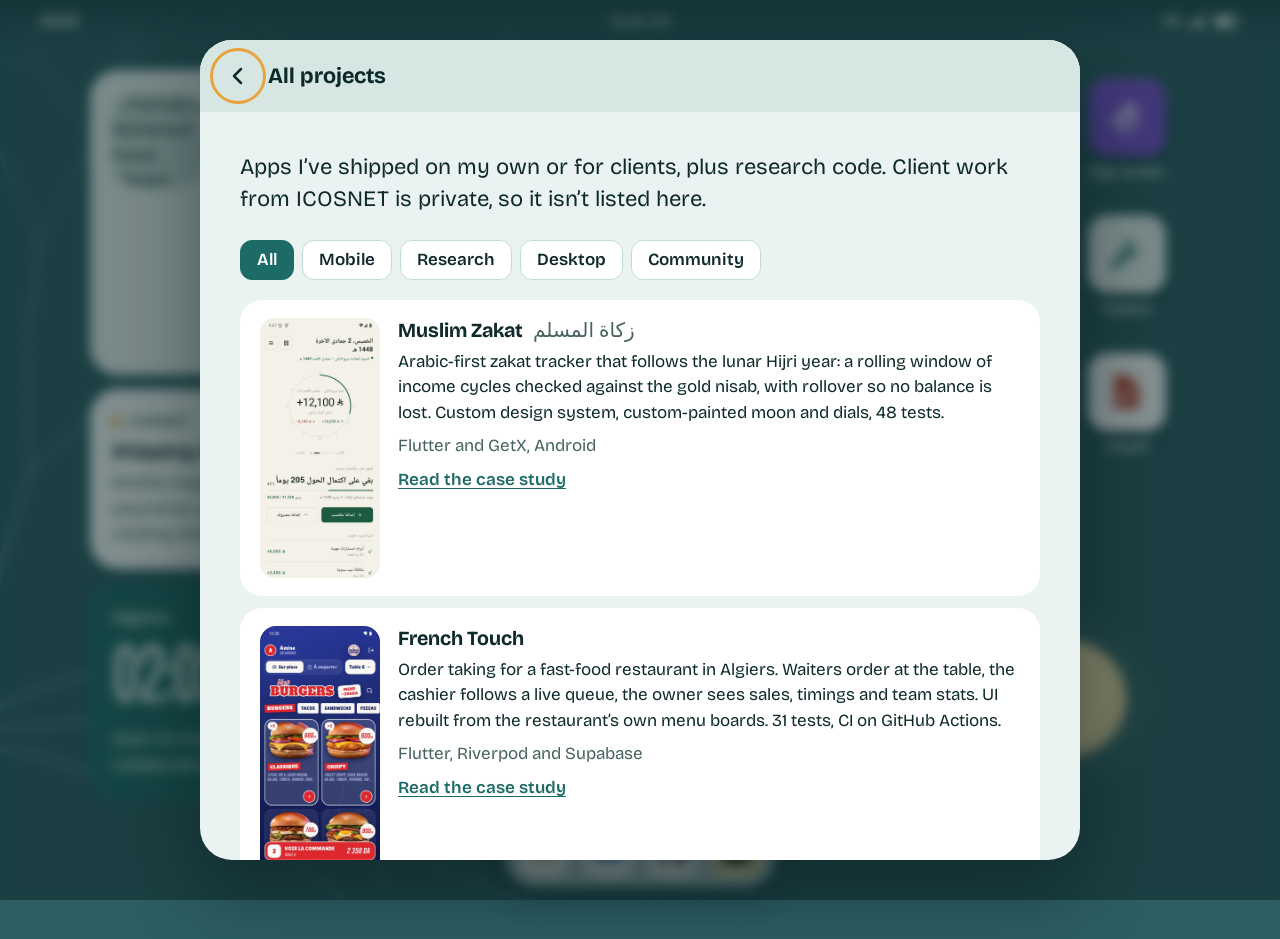
==== commit ff21c247: "home: LinkedIn in the dock, drop WhatsApp, all projects as an app with filters" ====
--- a/work/index.html
+++ b/work/index.html
@@ -3,130 +3,13 @@
 <head>
   <meta charset="utf-8">
   <meta name="viewport" content="width=device-width, initial-scale=1">
-  <title>Work · Mohamed Fares Slimani</title>
-  <meta name="description" content="Apps, research and side projects by Mohamed Fares Slimani: Flutter mobile apps, a Windows practice manager, and computer-vision research.">
-  <meta property="og:title" content="Work · Mohamed Fares Slimani">
-  <meta name="theme-color" content="#F4F1EA">
-  <link rel="icon" href="../favicon.svg">
-  <link rel="preconnect" href="https://fonts.googleapis.com">
-  <link rel="preconnect" href="https://fonts.gstatic.com" crossorigin>
-  <link rel="stylesheet" href="https://fonts.googleapis.com/css2?family=Newsreader:ital,opsz,wght@0,6..72,400;0,6..72,500;1,6..72,400&family=IBM+Plex+Sans:wght@400;500;600&family=IBM+Plex+Mono:wght@400;500&family=Alfa+Slab+One&family=Manrope:wght@800&display=swap">
-  <link rel="stylesheet" href="../styles.css?v=4">
-  <script>try { var t = localStorage.getItem('theme'); if (t) document.documentElement.dataset.theme = t; } catch (e) {}</script>
+  <title>All projects, Fares Slimani</title>
+  <meta http-equiv="refresh" content="0; url=../#projects">
+  <link rel="canonical" href="../#projects">
+  <script>location.replace('../#projects');</script>
+  <style>body{margin:0;min-height:100vh;display:grid;place-items:center;background:#2C5E63;color:#F4FBF9;font:17px system-ui,sans-serif}a{color:#F3DFA8}</style>
 </head>
-<body class="page-work">
-
-<header class="top">
-  <a class="top__name" href=".././">Fares Slimani</a>
-  <nav class="top__nav" id="nav" aria-label="Main">
-    <a href="../#about">About</a>
-    <a href="../#experience">Experience</a>
-    <a href="../#research">Research</a>
-    <a href="../#skills">Skills</a>
-    <a href="../work/" aria-current="page" class="is-active">Work</a>
-    <a href="../#contact">Contact</a>
-  </nav>
-  <button class="theme" type="button" aria-label="Toggle dark mode" title="Toggle dark mode">
-    <svg viewBox="0 0 24 24" aria-hidden="true"><circle cx="12" cy="12" r="8.5" fill="none" stroke="currentColor" stroke-width="1.6"/><path d="M12 3.5a8.5 8.5 0 0 1 0 17z" fill="currentColor"/></svg>
-  </button>
-  <button class="menu-btn" type="button" aria-label="Menu" aria-expanded="false" aria-controls="nav"><span></span><span></span></button>
-</header>
-
-<main class="wrap">
-  <header class="work-head">
-    <p class="mono muted"><a href="../">← Résumé</a></p>
-    <h1>Work</h1>
-    <p class="work-head__lede">Apps I’ve shipped on my own or for clients, plus research code. Client work from ICOSNET is private, so it isn’t listed here.</p>
-    <div class="filters" role="group" aria-label="Filter projects">
-      <button type="button" data-filter="all" aria-pressed="true">All</button>
-      <button type="button" data-filter="mobile" aria-pressed="false">Mobile</button>
-      <button type="button" data-filter="research" aria-pressed="false">Research</button>
-      <button type="button" data-filter="desktop" aria-pressed="false">Desktop</button>
-      <button type="button" data-filter="community" aria-pressed="false">Community</button>
-    </div>
-  </header>
-
-  <ul class="projects">
-    <!-- featured: each opens its own page -->
-    <li class="proj proj--feature proj--zakat" data-tags="mobile">
-      <a href="zakat.html" class="proj__link">
-        <div class="proj__shot"><img src="../assets/shots/zakat-dashboard.webp" alt="Muslim Zakat dashboard" loading="lazy" width="540" height="1200"></div>
-        <div class="proj__body">
-          <p class="proj__meta mono">Flutter · GetX · Android</p>
-          <h2>Muslim Zakat <span lang="ar">· زكاة المسلم</span></h2>
-          <p>Arabic-first zakat tracker that follows the lunar Hijri year: a rolling window of income cycles checked against the gold nisab, with rollover so no balance is lost. Custom design system, custom-painted moon and dials, 48 tests.</p>
-          <p class="proj__cta">Read the case study →</p>
-        </div>
-      </a>
-    </li>
-    <li class="proj proj--feature proj--ft" data-tags="mobile">
-      <a href="french-touch.html" class="proj__link">
-        <div class="proj__shot"><img src="../assets/shots/ft-menu.webp" alt="French Touch menu screen" loading="lazy" width="540" height="1200"></div>
-        <div class="proj__body">
-          <p class="proj__meta mono">Flutter · Riverpod · Supabase</p>
-          <h2>French Touch</h2>
-          <p>Order taking for a fast-food restaurant in Algiers. Waiters order at the table, the cashier follows a live queue, the owner sees sales, timings and team stats. UI rebuilt from the restaurant’s own menu boards. 31 tests, CI on GitHub Actions.</p>
-          <p class="proj__cta">Read the case study →</p>
-        </div>
-      </a>
-    </li>
-    <li class="proj proj--feature proj--optica" data-tags="mobile">
-      <a href="optica.html" class="proj__link">
-        <div class="proj__shot"><img src="../assets/shots/optica-order.webp" alt="Optica order builder" loading="lazy" width="390" height="844"></div>
-        <div class="proj__body">
-          <p class="proj__meta mono">Flutter · GetX · Supabase</p>
-          <h2>Optica</h2>
-          <p>A B2B network for optical stores: build a lens order by prescription, send it to a partner store, get live alerts, print a thermal ticket. Four languages including Tamazight. 81 tests and screenshots rendered by golden tests.</p>
-          <p class="proj__cta">Read the case study →</p>
-        </div>
-      </a>
-    </li>
-
-    <!-- the rest -->
-    <li class="proj" data-tags="mobile">
-      <p class="proj__meta mono">Flutter · Supabase · GetX</p>
-      <h2>Rezervitoo</h2>
-      <p>Tourism and property rentals across Algeria’s 58 wilayas, with travel-guide recommendations, bookings and Arabic, English and French.</p>
-      <p class="proj__links"><a href="https://github.com/MFaresSlimani/Rizervitoo">Repository →</a></p>
-    </li>
-    <li class="proj" data-tags="mobile">
-      <p class="proj__meta mono">Flutter · Supabase · GetX</p>
-      <h2>Musharek <span lang="ar">· مشارك</span></h2>
-      <p>Digital savings circles (the rotating “daira” many families run), with turn-based payout tracking and Cairo Arabic typography.</p>
-      <p class="proj__links"><a href="https://github.com/MFaresSlimani/Sandooq-app">Repository →</a></p>
-    </li>
-    <li class="proj" data-tags="desktop">
-      <p class="proj__meta mono">Flutter desktop · Windows · SQLite</p>
-      <h2>orthoConnect</h2>
-      <p>Practice management for orthopedic practitioners: patient records, consultation history and appointments, running offline on Windows.</p>
-      <p class="proj__links"><a href="https://github.com/MFaresSlimani/orthoConnect">Repository →</a></p>
-    </li>
-    <li class="proj" data-tags="mobile community">
-      <p class="proj__meta mono">Flutter · QR · GDG Medea</p>
-      <h2>EZ-Check-in</h2>
-      <p>QR ticket scanning for fast attendee check-in at GDG Medea’s DevFest and I/O Extended.</p>
-      <p class="proj__links"><a href="https://github.com/MFaresSlimani/EZ-Check-in">Repository →</a></p>
-    </li>
-    <li class="proj" data-tags="research">
-      <p class="proj__meta mono">3D · WebGL · Python NLP · published</p>
-      <h2>Algerian Sign Language avatar</h2>
-      <p>A 3D avatar that signs Arabic phrases in Algerian Sign Language. Paper in Nafath (Qatar, 2024) and an open dataset, 3DZSignDB, on Zenodo.</p>
-      <p class="proj__links"><a href="https://3dasl-avatar.vercel.app/">Live demo →</a> <a href="https://doi.org/10.54455/mcn2804">Paper</a> <a href="https://doi.org/10.5281/zenodo.15020376">Dataset</a></p>
-    </li>
-    <li class="proj" data-tags="research">
-      <p class="proj__meta mono">PyTorch · FR-UNet · PhD</p>
-      <h2>Retinal vessel segmentation</h2>
-      <p>FR-UNet and Attention U-Net on fundus images, reproduced and benchmarked at 0.815 F1 on CHASE_DB1. Ongoing doctoral work at UMBB.</p>
-      <p class="proj__links"><a href="../#research">In my research →</a></p>
-    </li>
-  </ul>
-</main>
-
-<footer class="foot wrap mono">
-  <span>© 2026 Mohamed Fares Slimani</span>
-  <span><a href="https://github.com/MFaresSlimani/MFaresSlimani.github.io">Plain HTML, CSS and JS</a> · no tracking</span>
-</footer>
-
-<script src="../script.js?v=4"></script>
+<body>
+  <p>All projects now live on the home screen. <a href="../#projects">Open all projects</a></p>
 </body>
 </html>
